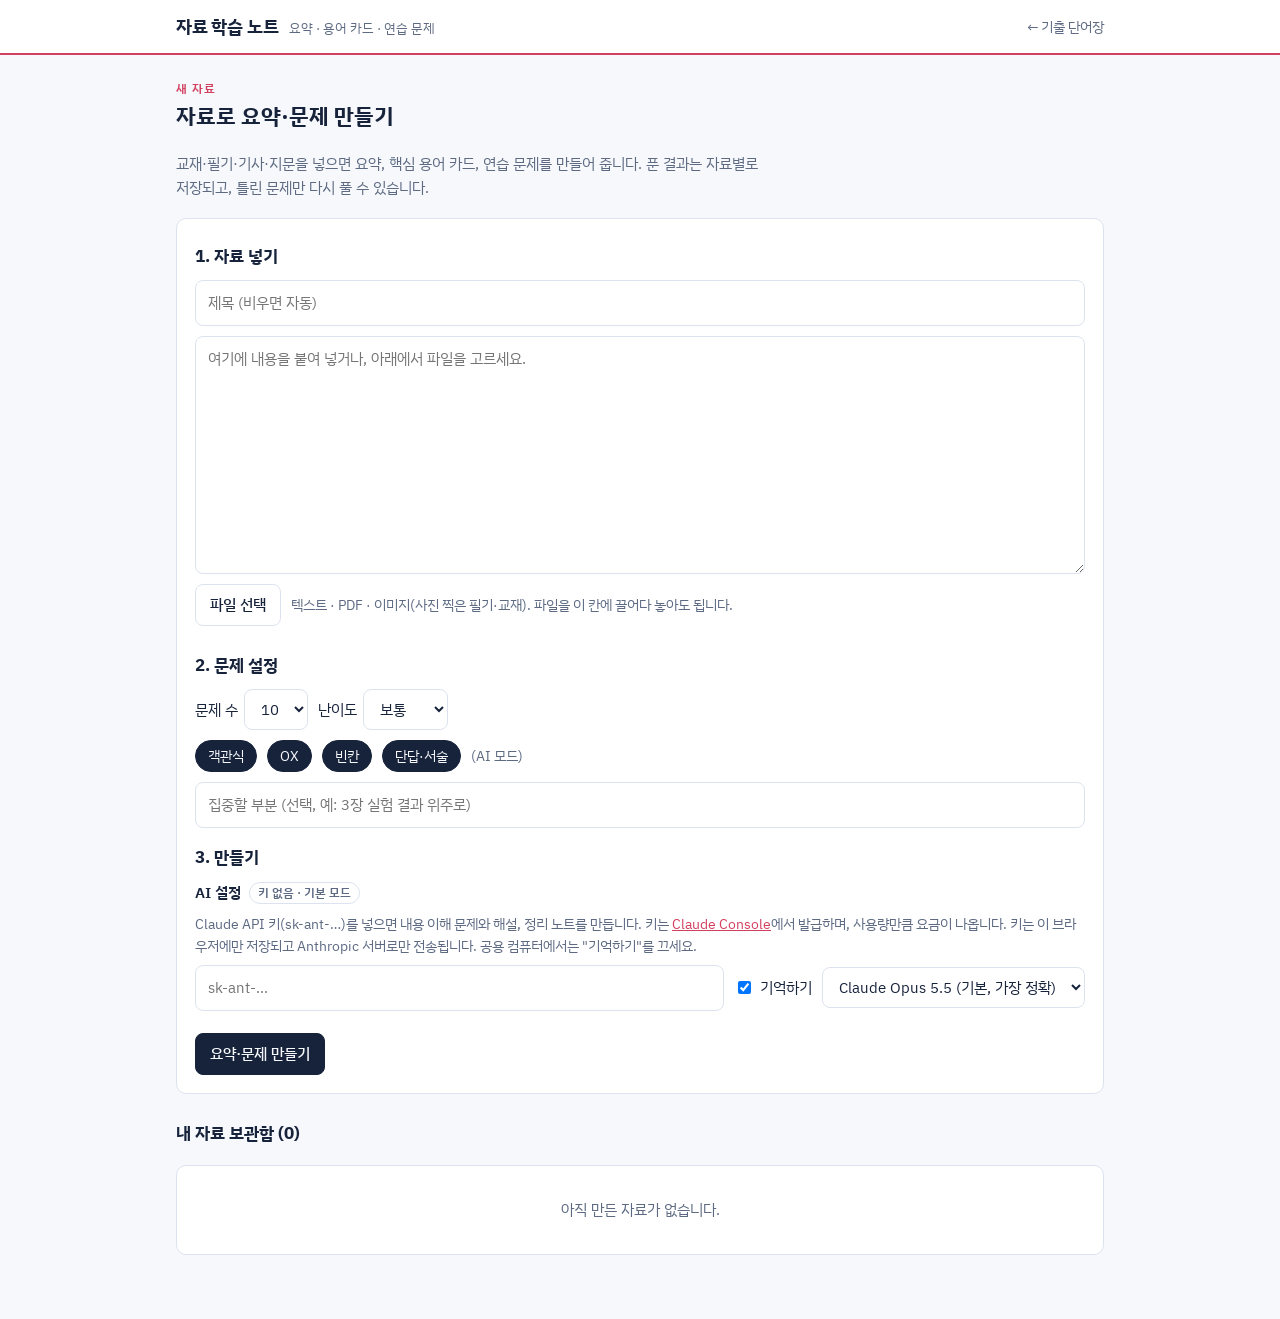
==== study/index.html @ 2289fda7 "공부 사이트를 study/로 분리하고 단어장에는 이동 버튼만 남김 - study/: 자료 학습 노트 (index.html, style.css, app.js) 독립 사이트   - 주" ====
<!doctype html>
<html lang="ko">
<head>
<meta charset="utf-8">
<meta name="viewport" content="width=device-width, initial-scale=1, viewport-fit=cover">
<title>자료 학습 노트</title>
<meta name="description" content="자료를 넣으면 요약, 용어 카드, 연습 문제를 만들어 주는 공부 사이트">
<link rel="preconnect" href="https://fonts.googleapis.com">
<link rel="preconnect" href="https://fonts.gstatic.com" crossorigin>
<link rel="stylesheet" href="https://fonts.googleapis.com/css2?family=IBM+Plex+Mono:wght@500;600&family=IBM+Plex+Sans+KR:wght@400;500;600;700&family=IBM+Plex+Serif:wght@600&display=swap">
<link rel="stylesheet" href="style.css">
</head>
<body>
<header class="top">
  <div class="top-inner">
    <a class="brand" href="#/"><h1>자료 학습 노트</h1><span>요약 · 용어 카드 · 연습 문제</span></a>
    <a class="back" href="../index.html">← 기출 단어장</a>
  </div>
</header>
<main id="app"></main>
<script src="app.js"></script>
</body>
</html>
---- study/style.css ----
/* 자료 학습 노트: 단어장과 같은 색·글꼴 체계(OMR 답안지 모티프), 단일 컬럼 */
:root {
  --bg: #f6f8fb;
  --surface: #ffffff;
  --ink: #17233b;
  --muted: #5d6a82;
  --line: #dde3ee;
  --omr: #d23f5f;
  --omr-soft: #fbe7ec;
  --mark: #17233b;
  --good: #1f8a5b;
  --good-soft: #e2f4ea;
  --bad: #c0392b;
  --bad-soft: #fbe5e2;
  --f-body: "IBM Plex Sans KR", "Apple SD Gothic Neo", "Malgun Gothic", system-ui, sans-serif;
  --f-word: "IBM Plex Serif", Georgia, "Times New Roman", serif;
  --f-num: "IBM Plex Mono", ui-monospace, Menlo, monospace;
}
@media (prefers-color-scheme: dark) {
  :root:not([data-theme="light"]) {
    --bg: #0f1522; --surface: #172033; --ink: #e6ebf5; --muted: #98a3b9; --line: #2a3550;
    --omr: #ff7190; --omr-soft: #3a1f2b; --mark: #e6ebf5;
    --good: #4cc98f; --good-soft: #17352a; --bad: #ff8a7a; --bad-soft: #3d201d;
    color-scheme: dark;
  }
}
:root[data-theme="dark"] {
  --bg: #0f1522; --surface: #172033; --ink: #e6ebf5; --muted: #98a3b9; --line: #2a3550;
  --omr: #ff7190; --omr-soft: #3a1f2b; --mark: #e6ebf5;
  --good: #4cc98f; --good-soft: #17352a; --bad: #ff8a7a; --bad-soft: #3d201d;
  color-scheme: dark;
}

* { box-sizing: border-box; }
body { margin: 0; background: var(--bg); color: var(--ink); font: 15px/1.6 var(--f-body); }
button, input, select, textarea { font: inherit; color: inherit; }
button { cursor: pointer; }
:focus-visible { outline: 2px solid var(--omr); outline-offset: 2px; }
a { color: var(--omr); }

body::before { content: ""; position: fixed; inset: 0 0 auto; height: env(safe-area-inset-top, 0px); z-index: 10; background: var(--surface); }
header.top { position: sticky; top: env(safe-area-inset-top, 0px); z-index: 5; background: var(--surface); border-bottom: 2px solid var(--omr); }
.top-inner, main {
  max-width: 960px; margin: 0 auto;
  padding-left: max(16px, env(safe-area-inset-left, 0px));
  padding-right: max(16px, env(safe-area-inset-right, 0px));
}
.top-inner { display: flex; align-items: center; justify-content: space-between; gap: 12px; padding-block: 12px; }
.brand { display: flex; align-items: baseline; gap: 10px; flex-wrap: wrap; text-decoration: none; color: var(--ink); min-width: 0; }
.brand h1 { margin: 0; font-size: 1.15rem; letter-spacing: -0.01em; }
.brand span { color: var(--muted); font-size: .82rem; }
.back { flex: none; font-size: .85rem; color: var(--muted); text-decoration: none; }
.back:hover { color: var(--omr); }

main { padding-block: 24px 64px; }
#app { display: flex; flex-direction: column; gap: 18px; }
h2 { margin: 0; font-size: 1.4rem; text-wrap: balance; }
h3 { margin: 0; font-size: 1.05rem; }
.lead { margin: 0; color: var(--muted); max-width: 65ch; }
.eyebrow { font-size: .75rem; letter-spacing: .08em; color: var(--omr); font-weight: 600; }
.panel { background: var(--surface); border: 1px solid var(--line); border-radius: 10px; padding: 18px; }
.row { display: flex; gap: 10px; flex-wrap: wrap; align-items: center; }
.num { font-family: var(--f-num); font-variant-numeric: tabular-nums; }
.empty { text-align: center; color: var(--muted); padding: 32px 12px; }

.btn { border: 1px solid var(--line); background: var(--surface); border-radius: 8px; padding: 8px 14px; font-weight: 500; }
.btn:hover { border-color: var(--ink); }
.btn:disabled { opacity: .6; cursor: default; }
.btn.primary { background: var(--ink); color: var(--bg); border-color: var(--ink); }
.btn.good { background: var(--good); color: #fff; border-color: var(--good); }
.btn.bad { background: var(--bad); color: #fff; border-color: var(--bad); }
.chip { border: 1px solid var(--line); background: transparent; border-radius: 999px; padding: 4px 12px; font-size: .85rem; color: var(--muted); }
.chip.on { background: var(--ink); color: var(--bg); border-color: var(--ink); }
.tag { display: inline-block; font-size: .72rem; padding: 1px 8px; border-radius: 999px; background: var(--omr-soft); color: var(--omr); font-weight: 600; white-space: nowrap; }
.tag.plain { background: transparent; border: 1px solid var(--line); color: var(--muted); }
.tag.good { background: var(--good-soft); color: var(--good); }
select { border: 1px solid var(--line); background: var(--surface); border-radius: 8px; padding: 8px 12px; min-width: 0; }
.chk { display: inline-flex; gap: 6px; align-items: center; }

.wlist { display: flex; flex-direction: column; background: var(--surface); border: 1px solid var(--line); border-radius: 10px; overflow: hidden; }
.witem { display: grid; grid-template-columns: 40px minmax(0, 1fr) auto; gap: 12px; align-items: center; padding: 10px 14px; border-bottom: 1px solid var(--line); }
.witem:last-child { border-bottom: 0; }
.witem .w { font-size: 1.05rem; font-weight: 600; }
.witem .meta { color: var(--muted); font-size: .78rem; }
@media (max-width: 520px) { .witem { grid-template-columns: 40px minmax(0, 1fr); } .witem .side { grid-column: 2; } }

/* 문제 (OMR 마킹 버블) */
.qgrid { display: grid; gap: 14px; grid-template-columns: repeat(auto-fill, minmax(min(100%, 320px), 1fr)); align-items: start; }
.qcard { background: var(--surface); border: 1px solid var(--line); border-radius: 10px; padding: 16px; display: flex; flex-direction: column; gap: 12px; min-width: 0; }
.qhead { display: flex; gap: 8px; align-items: center; }
.stem { font-size: 1.02rem; line-height: 1.75; overflow-wrap: anywhere; }
.blank { display: inline-block; min-width: 4.5em; border-bottom: 2px solid var(--omr); margin: 0 3px; vertical-align: -2px; height: 1em; }
.opts { display: flex; flex-direction: column; gap: 8px; }
.opt { display: grid; grid-template-columns: 30px minmax(0, 1fr); gap: 12px; align-items: center; text-align: left; border: 1px solid var(--line); background: var(--surface); border-radius: 10px; padding: 10px 14px; }
.opt:hover:not(:disabled) { border-color: var(--ink); }
.opt:disabled { cursor: default; }
.bubble { width: 26px; height: 26px; border-radius: 50%; border: 1.5px solid var(--omr); color: var(--omr); display: grid; place-items: center; font-family: var(--f-num); font-size: .8rem; font-weight: 600; }
.otext { min-width: 0; overflow-wrap: anywhere; }
.opt.correct { border-color: var(--good); background: var(--good-soft); }
.opt.correct .bubble { background: var(--good); border-color: var(--good); color: #fff; }
.opt.wrong { border-color: var(--bad); background: var(--bad-soft); }
.opt.wrong .bubble { background: var(--bad); border-color: var(--bad); color: #fff; }
.explain { border-left: 3px solid var(--omr); padding: 4px 0 4px 12px; }
.explain p { margin: 2px 0; }
.explain .ok { color: var(--good); font-weight: 600; }
.explain .ng { color: var(--bad); font-weight: 600; }
.score { font-family: var(--f-num); font-size: .9rem; color: var(--muted); }
.scorebar { position: sticky; top: calc(env(safe-area-inset-top, 0px) + var(--hdr, 60px) + 6px); z-index: 3; background: var(--surface); border: 1px solid var(--line); border-radius: 10px; padding: 10px 14px; margin-bottom: 14px; }
.stu-in { display: flex; flex-direction: column; gap: 10px; }
.stu-in h3 { margin: 6px 0 0; }
.stu-text { width: 100%; padding: 10px 12px; border: 1px solid var(--line); border-radius: 8px; background: var(--surface); color: var(--ink); font: inherit; resize: vertical; }
.stu-text:focus { outline: 2px solid var(--omr); outline-offset: 1px; }
.stu-mut { color: var(--muted); font-size: .86rem; }
.stu-lab { display: inline-flex; gap: 6px; align-items: center; }
.stu-key summary { cursor: pointer; font-weight: 600; display: flex; gap: 8px; align-items: center; flex-wrap: wrap; }
.stu-key p { margin: 8px 0; }
.stu-x { border: 0; background: none; color: var(--muted); padding: 0 2px; font-size: 1rem; line-height: 1; }
.stu-item { cursor: pointer; }
.stu-item:hover .stu-it { color: var(--omr); }
.stu-it { overflow-wrap: anywhere; }
.stu-h { overflow-wrap: anywhere; }
.stu-note { background: var(--omr-soft); border-radius: 8px; padding: 8px 12px; font-size: .9rem; margin: 0; }
.stu-one { border-left: 4px solid var(--omr); }
.stu-one small { color: var(--muted); }
.stu-one p { margin: 4px 0 0; font-size: 1.05rem; font-weight: 600; }
.stu-ul { margin: 8px 0 0; padding-left: 20px; }
.stu-ul li { margin: 4px 0; }
.stu-h4 { margin: 14px 0 4px; font-size: 1rem; }
.stu-p { margin: 0; line-height: 1.75; }
.stu-cards { display: grid; grid-template-columns: repeat(auto-fill, minmax(220px, 1fr)); gap: 10px; }
.stu-card { text-align: left; background: var(--surface); border: 1px solid var(--line); border-radius: 10px; padding: 14px; display: flex; flex-direction: column; gap: 6px; min-height: 76px; }
.stu-card:hover { border-color: var(--ink); }
.stu-card b { font-family: var(--f-word); font-size: 1.05rem; overflow-wrap: anywhere; }
.stu-def { color: var(--muted); font-size: .92rem; }
.opts.stu-ox { display: grid; grid-template-columns: 1fr 1fr; }
.stu-ev { color: var(--muted); font-size: .9rem; }
.stu-src { white-space: normal; line-height: 1.8; overflow-wrap: anywhere; max-height: 70vh; overflow: auto; }
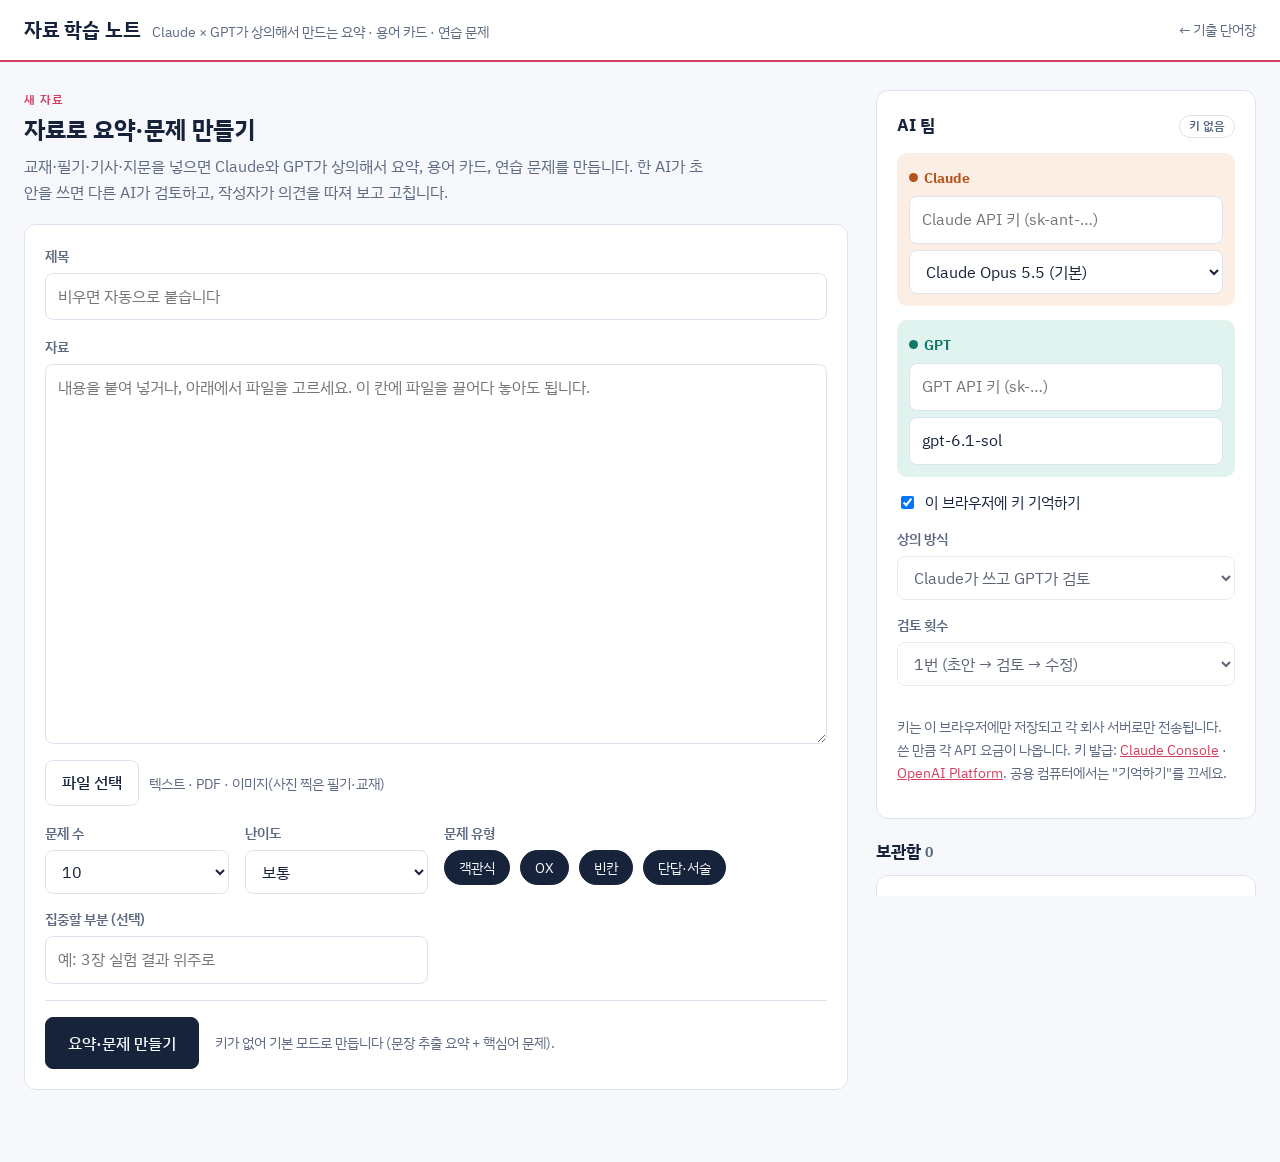
==== commit 1dc84250: "공부 사이트: 태블릿·노트북 화면 + Claude와 GPT가 상의해서 만들고 채점 - 화면: 첫 화면 2단(자료 입력 | AI 팀·보관함), 자료 화면 왼쪽 메뉴, 문제 2열 - " ====
--- a/study/index.html
+++ b/study/index.html
@@ -13,11 +13,13 @@
 <body>
 <header class="top">
   <div class="top-inner">
-    <a class="brand" href="#/"><h1>자료 학습 노트</h1><span>요약 · 용어 카드 · 연습 문제</span></a>
+    <a class="brand" href="#"><h1>자료 학습 노트</h1><span>Claude × GPT가 상의해서 만드는 요약 · 용어 카드 · 연습 문제</span></a>
     <a class="back" href="../index.html">← 기출 단어장</a>
   </div>
 </header>
 <main id="app"></main>
+<script src="local.js"></script>
+<script src="ai.js"></script>
 <script src="app.js"></script>
 </body>
 </html>
--- a/study/style.css
+++ b/study/style.css
@@ -1,4 +1,5 @@
-/* 자료 학습 노트: 단어장과 같은 색·글꼴 체계(OMR 답안지 모티프), 단일 컬럼 */
+/* 자료 학습 노트: 단어장과 같은 색·글꼴 체계(OMR 답안지 모티프).
+   레이아웃: 태블릿·노트북 기준 2단 (첫 화면 입력 | AI 팀·보관함, 자료 화면 왼쪽 메뉴 | 내용). 좁은 화면에서는 1단. */
 :root {
   --bg: #f6f8fb;
   --surface: #ffffff;
@@ -12,6 +13,8 @@
   --good-soft: #e2f4ea;
   --bad: #c0392b;
   --bad-soft: #fbe5e2;
+  --claude: #b4531c; --claude-soft: #fbeee4;
+  --gpt: #0e7a6a; --gpt-soft: #e0f3ef;
   --f-body: "IBM Plex Sans KR", "Apple SD Gothic Neo", "Malgun Gothic", system-ui, sans-serif;
   --f-word: "IBM Plex Serif", Georgia, "Times New Roman", serif;
   --f-num: "IBM Plex Mono", ui-monospace, Menlo, monospace;
@@ -21,6 +24,7 @@
     --bg: #0f1522; --surface: #172033; --ink: #e6ebf5; --muted: #98a3b9; --line: #2a3550;
     --omr: #ff7190; --omr-soft: #3a1f2b; --mark: #e6ebf5;
     --good: #4cc98f; --good-soft: #17352a; --bad: #ff8a7a; --bad-soft: #3d201d;
+    --claude: #f2a46e; --claude-soft: #3a2619; --gpt: #5fd3be; --gpt-soft: #12322d;
     color-scheme: dark;
   }
 }
@@ -28,70 +32,165 @@
   --bg: #0f1522; --surface: #172033; --ink: #e6ebf5; --muted: #98a3b9; --line: #2a3550;
   --omr: #ff7190; --omr-soft: #3a1f2b; --mark: #e6ebf5;
   --good: #4cc98f; --good-soft: #17352a; --bad: #ff8a7a; --bad-soft: #3d201d;
+    --claude: #f2a46e; --claude-soft: #3a2619; --gpt: #5fd3be; --gpt-soft: #12322d;
   color-scheme: dark;
 }
 
 * { box-sizing: border-box; }
-body { margin: 0; background: var(--bg); color: var(--ink); font: 15px/1.6 var(--f-body); }
+body { margin: 0; background: var(--bg); color: var(--ink); font: 16px/1.6 var(--f-body); }
 button, input, select, textarea { font: inherit; color: inherit; }
 button { cursor: pointer; }
 :focus-visible { outline: 2px solid var(--omr); outline-offset: 2px; }
 a { color: var(--omr); }
+[hidden] { display: none !important; }
 
 body::before { content: ""; position: fixed; inset: 0 0 auto; height: env(safe-area-inset-top, 0px); z-index: 10; background: var(--surface); }
 header.top { position: sticky; top: env(safe-area-inset-top, 0px); z-index: 5; background: var(--surface); border-bottom: 2px solid var(--omr); }
 .top-inner, main {
-  max-width: 960px; margin: 0 auto;
-  padding-left: max(16px, env(safe-area-inset-left, 0px));
-  padding-right: max(16px, env(safe-area-inset-right, 0px));
-}
-.top-inner { display: flex; align-items: center; justify-content: space-between; gap: 12px; padding-block: 12px; }
-.brand { display: flex; align-items: baseline; gap: 10px; flex-wrap: wrap; text-decoration: none; color: var(--ink); min-width: 0; }
-.brand h1 { margin: 0; font-size: 1.15rem; letter-spacing: -0.01em; }
-.brand span { color: var(--muted); font-size: .82rem; }
-.back { flex: none; font-size: .85rem; color: var(--muted); text-decoration: none; }
+  max-width: 1280px; margin: 0 auto;
+  padding-left: max(24px, env(safe-area-inset-left, 0px));
+  padding-right: max(24px, env(safe-area-inset-right, 0px));
+}
+.top-inner { display: flex; align-items: center; justify-content: space-between; gap: 16px; padding-block: 14px; }
+.brand { display: flex; align-items: baseline; gap: 12px; flex-wrap: wrap; text-decoration: none; color: var(--ink); min-width: 0; }
+.brand h1 { margin: 0; font-size: 1.25rem; letter-spacing: -0.01em; }
+.brand span { color: var(--muted); font-size: .88rem; }
+.back { flex: none; font-size: .9rem; color: var(--muted); text-decoration: none; }
 .back:hover { color: var(--omr); }
-
-main { padding-block: 24px 64px; }
-#app { display: flex; flex-direction: column; gap: 18px; }
-h2 { margin: 0; font-size: 1.4rem; text-wrap: balance; }
-h3 { margin: 0; font-size: 1.05rem; }
-.lead { margin: 0; color: var(--muted); max-width: 65ch; }
-.eyebrow { font-size: .75rem; letter-spacing: .08em; color: var(--omr); font-weight: 600; }
-.panel { background: var(--surface); border: 1px solid var(--line); border-radius: 10px; padding: 18px; }
+main { padding-block: 28px 72px; }
+
+h2 { margin: 0; font-size: 1.5rem; text-wrap: balance; }
+h3 { margin: 0; font-size: 1.08rem; }
+.lead { margin: 6px 0 0; color: var(--muted); max-width: 68ch; }
+.eyebrow { font-size: .78rem; letter-spacing: .08em; color: var(--omr); font-weight: 600; }
+.panel { background: var(--surface); border: 1px solid var(--line); border-radius: 12px; padding: 20px; }
 .row { display: flex; gap: 10px; flex-wrap: wrap; align-items: center; }
 .num { font-family: var(--f-num); font-variant-numeric: tabular-nums; }
-.empty { text-align: center; color: var(--muted); padding: 32px 12px; }
-
-.btn { border: 1px solid var(--line); background: var(--surface); border-radius: 8px; padding: 8px 14px; font-weight: 500; }
+.empty { text-align: center; color: var(--muted); padding: 36px 12px; }
+.small { font-size: .82rem; }
+
+.btn { border: 1px solid var(--line); background: var(--surface); border-radius: 8px; padding: 9px 16px; font-weight: 500; }
 .btn:hover { border-color: var(--ink); }
-.btn:disabled { opacity: .6; cursor: default; }
+.btn:disabled { opacity: .55; cursor: default; }
+.btn.sm { padding: 6px 12px; font-size: .88rem; }
+.btn.big { padding: 12px 22px; font-size: 1.02rem; }
 .btn.primary { background: var(--ink); color: var(--bg); border-color: var(--ink); }
 .btn.good { background: var(--good); color: #fff; border-color: var(--good); }
 .btn.bad { background: var(--bad); color: #fff; border-color: var(--bad); }
-.chip { border: 1px solid var(--line); background: transparent; border-radius: 999px; padding: 4px 12px; font-size: .85rem; color: var(--muted); }
+.chip { border: 1px solid var(--line); background: transparent; border-radius: 999px; padding: 5px 14px; font-size: .9rem; color: var(--muted); }
 .chip.on { background: var(--ink); color: var(--bg); border-color: var(--ink); }
-.tag { display: inline-block; font-size: .72rem; padding: 1px 8px; border-radius: 999px; background: var(--omr-soft); color: var(--omr); font-weight: 600; white-space: nowrap; }
+.tag { display: inline-block; font-size: .74rem; padding: 1px 9px; border-radius: 999px; background: var(--omr-soft); color: var(--omr); font-weight: 600; white-space: nowrap; }
 .tag.plain { background: transparent; border: 1px solid var(--line); color: var(--muted); }
 .tag.good { background: var(--good-soft); color: var(--good); }
-select { border: 1px solid var(--line); background: var(--surface); border-radius: 8px; padding: 8px 12px; min-width: 0; }
-.chk { display: inline-flex; gap: 6px; align-items: center; }
-
-.wlist { display: flex; flex-direction: column; background: var(--surface); border: 1px solid var(--line); border-radius: 10px; overflow: hidden; }
-.witem { display: grid; grid-template-columns: 40px minmax(0, 1fr) auto; gap: 12px; align-items: center; padding: 10px 14px; border-bottom: 1px solid var(--line); }
+.tag.duo { background: linear-gradient(90deg, var(--claude-soft), var(--gpt-soft)); color: var(--ink); }
+select { border: 1px solid var(--line); background: var(--surface); border-radius: 8px; padding: 9px 12px; min-width: 0; }
+.chk { display: inline-flex; gap: 8px; align-items: center; font-size: .92rem; }
+.stu-text { width: 100%; padding: 10px 12px; border: 1px solid var(--line); border-radius: 8px; background: var(--surface); color: var(--ink); font: inherit; resize: vertical; min-width: 0; }
+.stu-text:focus { outline: 2px solid var(--omr); outline-offset: 1px; }
+.stu-mut { color: var(--muted); font-size: .9rem; }
+.stu-err { background: var(--bad-soft); color: var(--bad); border-radius: 8px; padding: 10px 14px; margin: 0; font-size: .92rem; }
+.stu-note { background: var(--omr-soft); border-radius: 8px; padding: 10px 14px; font-size: .92rem; margin: 0 0 16px; }
+.stu-x { border: 0; background: none; color: var(--muted); padding: 0 2px; font-size: 1rem; line-height: 1; }
+
+/* AI 이름표 */
+.who { font-weight: 700; font-size: .9rem; }
+.who::before { content: ""; display: inline-block; width: 9px; height: 9px; border-radius: 50%; margin-right: 6px; vertical-align: 1px; }
+.who-claude { color: var(--claude); } .who-claude::before { background: var(--claude); }
+.who-gpt { color: var(--gpt); } .who-gpt::before { background: var(--gpt); }
+.arrow { color: var(--muted); }
+
+/* ---------- 첫 화면: 입력 | AI 팀·보관함 ---------- */
+.home { display: grid; grid-template-columns: minmax(0, 1fr) minmax(320px, 380px); gap: 28px; align-items: start; }
+.col-main, .col-side { display: flex; flex-direction: column; gap: 18px; min-width: 0; }
+.col-side { position: sticky; top: calc(env(safe-area-inset-top, 0px) + var(--hdr, 64px) + 16px); max-height: calc(100vh - var(--hdr, 64px) - 32px); overflow: auto; }
+.stu-in { display: flex; flex-direction: column; gap: 16px; transition: border-color .15s; }
+.stu-in.drop { border-color: var(--omr); border-style: dashed; }
+.fld { display: flex; flex-direction: column; gap: 6px; min-width: 0; }
+.fld > span { font-size: .86rem; font-weight: 600; color: var(--muted); }
+.opts-grid { display: grid; grid-template-columns: repeat(4, minmax(0, 1fr)); gap: 14px 16px; }
+.opts-grid .wide { grid-column: span 2; }
+.go-row { display: flex; gap: 16px; align-items: center; flex-wrap: wrap; border-top: 1px solid var(--line); padding-top: 16px; }
+#sstatus { flex: 1; min-width: 200px; }
+.team { display: flex; flex-direction: column; gap: 14px; }
+.ai-row { display: grid; grid-template-columns: minmax(0, 1fr); gap: 6px; padding: 12px; border-radius: 10px; }
+.ai-claude { background: var(--claude-soft); }
+.ai-gpt { background: var(--gpt-soft); }
+.lib { display: flex; flex-direction: column; gap: 10px; }
+.wlist { display: flex; flex-direction: column; background: var(--surface); border: 1px solid var(--line); border-radius: 12px; overflow: hidden; }
+.witem { display: grid; grid-template-columns: minmax(0, 1fr) auto; gap: 12px; align-items: center; padding: 12px 14px; border-bottom: 1px solid var(--line); }
 .witem:last-child { border-bottom: 0; }
-.witem .w { font-size: 1.05rem; font-weight: 600; }
-.witem .meta { color: var(--muted); font-size: .78rem; }
-@media (max-width: 520px) { .witem { grid-template-columns: 40px minmax(0, 1fr); } .witem .side { grid-column: 2; } }
+.witem .w { font-size: 1rem; font-weight: 600; }
+.witem .meta { color: var(--muted); font-size: .8rem; margin-top: 2px; }
+.stu-item { cursor: pointer; }
+.stu-item:hover { background: var(--bg); }
+.stu-item:hover .stu-it { color: var(--omr); }
+.stu-it { overflow-wrap: anywhere; }
+
+/* 진행 상황 */
+.steps-live { list-style: none; margin: 0; padding: 0; display: flex; flex-direction: column; gap: 0; }
+.sl { display: grid; grid-template-columns: 22px minmax(0, 1fr); gap: 12px; padding: 8px 0; position: relative; }
+.sl:not(:last-child)::after { content: ""; position: absolute; left: 10px; top: 30px; bottom: -8px; width: 2px; background: var(--line); }
+.sl .dot { width: 22px; height: 22px; border-radius: 50%; border: 2px solid var(--line); background: var(--surface); }
+.sl-claude.sl-run .dot, .sl-claude.sl-done .dot { border-color: var(--claude); }
+.sl-gpt.sl-run .dot, .sl-gpt.sl-done .dot { border-color: var(--gpt); }
+.sl-claude.sl-done .dot { background: var(--claude); }
+.sl-gpt.sl-done .dot { background: var(--gpt); }
+.sl small { display: block; color: var(--muted); font-size: .82rem; }
+.sl-wait { opacity: .55; }
+@media (prefers-reduced-motion: no-preference) { .sl-run .dot { animation: pulse 1.2s ease-in-out infinite; } }
+@keyframes pulse { 50% { transform: scale(.82); } }
+
+/* ---------- 자료 화면: 왼쪽 메뉴 | 내용 ---------- */
+.item { display: grid; grid-template-columns: 260px minmax(0, 1fr); gap: 32px; align-items: start; }
+.side-nav { position: sticky; top: calc(env(safe-area-inset-top, 0px) + var(--hdr, 64px) + 16px); display: flex; flex-direction: column; gap: 18px; }
+.side-nav .btn.sm { align-self: flex-start; }
+.side-title { display: flex; flex-direction: column; gap: 6px; align-items: flex-start; }
+.side-title small { color: var(--omr); font-weight: 600; font-size: .8rem; }
+.side-title h2 { font-size: 1.3rem; overflow-wrap: anywhere; }
+.vtabs { display: flex; flex-direction: column; gap: 2px; }
+.vtab { display: flex; justify-content: space-between; align-items: center; text-align: left; border: 0; background: none; padding: 10px 12px; border-radius: 8px; color: var(--muted); font-weight: 500; border-left: 3px solid transparent; }
+.vtab:hover { background: var(--surface); color: var(--ink); }
+.vtab.on { background: var(--surface); color: var(--ink); border-left-color: var(--omr); font-weight: 600; }
+.vtab .num { font-size: .82rem; color: var(--muted); }
+.side-score { display: flex; flex-direction: column; gap: 2px; padding: 14px; border: 1px solid var(--line); border-radius: 10px; background: var(--surface); }
+.side-score small { color: var(--muted); font-size: .8rem; }
+.side-score b { font-size: 1.5rem; }
+.bar { height: 6px; border-radius: 3px; background: var(--line); overflow: hidden; margin-top: 6px; }
+.bar i { display: block; height: 100%; background: var(--good); }
+.item-main { min-width: 0; display: flex; flex-direction: column; gap: 18px; }
+#sbody { display: flex; flex-direction: column; gap: 18px; }
+
+/* 요약 */
+.sum-grid { display: grid; grid-template-columns: repeat(2, minmax(0, 1fr)); gap: 16px; }
+.sum-grid .stu-one, .sum-grid .notes { grid-column: 1 / -1; }
+.stu-one { border-left: 4px solid var(--omr); }
+.stu-one small { color: var(--muted); }
+.stu-one p { margin: 4px 0 0; font-size: 1.15rem; font-weight: 600; line-height: 1.6; }
+.stu-ul { margin: 10px 0 0; padding-left: 20px; }
+.stu-ul li { margin: 6px 0; }
+.notes { columns: 2 320px; column-gap: 32px; }
+.notes h3 { column-span: all; margin-bottom: 4px; }
+.stu-h4 { margin: 14px 0 4px; font-size: 1rem; break-after: avoid; }
+.stu-p { margin: 0; line-height: 1.8; }
+
+/* 용어 카드 */
+.stu-cards { display: grid; grid-template-columns: repeat(auto-fill, minmax(240px, 1fr)); gap: 12px; }
+.stu-card { text-align: left; background: var(--surface); border: 1px solid var(--line); border-radius: 12px; padding: 16px; display: flex; flex-direction: column; gap: 8px; min-height: 96px; }
+.stu-card:hover { border-color: var(--ink); }
+.stu-card b { font-family: var(--f-word); font-size: 1.1rem; overflow-wrap: anywhere; }
+.stu-def { color: var(--ink); font-size: .94rem; }
+.stu-hint { color: var(--muted); font-size: .8rem; }
 
 /* 문제 (OMR 마킹 버블) */
-.qgrid { display: grid; gap: 14px; grid-template-columns: repeat(auto-fill, minmax(min(100%, 320px), 1fr)); align-items: start; }
-.qcard { background: var(--surface); border: 1px solid var(--line); border-radius: 10px; padding: 16px; display: flex; flex-direction: column; gap: 12px; min-width: 0; }
+.scorebar { position: sticky; top: calc(env(safe-area-inset-top, 0px) + var(--hdr, 64px) + 8px); z-index: 3; background: var(--surface); border: 1px solid var(--line); border-radius: 10px; padding: 10px 14px; }
+.qgrid { display: grid; gap: 16px; grid-template-columns: repeat(auto-fill, minmax(min(100%, 380px), 1fr)); align-items: start; }
+.qcard { background: var(--surface); border: 1px solid var(--line); border-radius: 12px; padding: 18px; display: flex; flex-direction: column; gap: 12px; min-width: 0; }
 .qhead { display: flex; gap: 8px; align-items: center; }
-.stem { font-size: 1.02rem; line-height: 1.75; overflow-wrap: anywhere; }
+.stem { font-size: 1.04rem; line-height: 1.75; overflow-wrap: anywhere; }
 .blank { display: inline-block; min-width: 4.5em; border-bottom: 2px solid var(--omr); margin: 0 3px; vertical-align: -2px; height: 1em; }
 .opts { display: flex; flex-direction: column; gap: 8px; }
-.opt { display: grid; grid-template-columns: 30px minmax(0, 1fr); gap: 12px; align-items: center; text-align: left; border: 1px solid var(--line); background: var(--surface); border-radius: 10px; padding: 10px 14px; }
+.opts.stu-ox { display: grid; grid-template-columns: 1fr 1fr; }
+.opt { display: grid; grid-template-columns: 30px minmax(0, 1fr); gap: 12px; align-items: center; text-align: left; border: 1px solid var(--line); background: var(--surface); border-radius: 10px; padding: 11px 14px; }
 .opt:hover:not(:disabled) { border-color: var(--ink); }
 .opt:disabled { cursor: default; }
 .bubble { width: 26px; height: 26px; border-radius: 50%; border: 1.5px solid var(--omr); color: var(--omr); display: grid; place-items: center; font-family: var(--f-num); font-size: .8rem; font-weight: 600; }
@@ -100,38 +199,53 @@
 .opt.correct .bubble { background: var(--good); border-color: var(--good); color: #fff; }
 .opt.wrong { border-color: var(--bad); background: var(--bad-soft); }
 .opt.wrong .bubble { background: var(--bad); border-color: var(--bad); color: #fff; }
-.explain { border-left: 3px solid var(--omr); padding: 4px 0 4px 12px; }
-.explain p { margin: 2px 0; }
+.explain { border-left: 3px solid var(--omr); padding: 4px 0 4px 12px; display: flex; flex-direction: column; gap: 4px; }
+.explain p { margin: 0; }
 .explain .ok { color: var(--good); font-weight: 600; }
 .explain .ng { color: var(--bad); font-weight: 600; }
-.score { font-family: var(--f-num); font-size: .9rem; color: var(--muted); }
-.scorebar { position: sticky; top: calc(env(safe-area-inset-top, 0px) + var(--hdr, 60px) + 6px); z-index: 3; background: var(--surface); border: 1px solid var(--line); border-radius: 10px; padding: 10px 14px; margin-bottom: 14px; }
-.stu-in { display: flex; flex-direction: column; gap: 10px; }
-.stu-in h3 { margin: 6px 0 0; }
-.stu-text { width: 100%; padding: 10px 12px; border: 1px solid var(--line); border-radius: 8px; background: var(--surface); color: var(--ink); font: inherit; resize: vertical; }
-.stu-text:focus { outline: 2px solid var(--omr); outline-offset: 1px; }
-.stu-mut { color: var(--muted); font-size: .86rem; }
-.stu-lab { display: inline-flex; gap: 6px; align-items: center; }
-.stu-key summary { cursor: pointer; font-weight: 600; display: flex; gap: 8px; align-items: center; flex-wrap: wrap; }
-.stu-key p { margin: 8px 0; }
-.stu-x { border: 0; background: none; color: var(--muted); padding: 0 2px; font-size: 1rem; line-height: 1; }
-.stu-item { cursor: pointer; }
-.stu-item:hover .stu-it { color: var(--omr); }
-.stu-it { overflow-wrap: anywhere; }
-.stu-h { overflow-wrap: anywhere; }
-.stu-note { background: var(--omr-soft); border-radius: 8px; padding: 8px 12px; font-size: .9rem; margin: 0; }
-.stu-one { border-left: 4px solid var(--omr); }
-.stu-one small { color: var(--muted); }
-.stu-one p { margin: 4px 0 0; font-size: 1.05rem; font-weight: 600; }
-.stu-ul { margin: 8px 0 0; padding-left: 20px; }
-.stu-ul li { margin: 4px 0; }
-.stu-h4 { margin: 14px 0 4px; font-size: 1rem; }
-.stu-p { margin: 0; line-height: 1.75; }
-.stu-cards { display: grid; grid-template-columns: repeat(auto-fill, minmax(220px, 1fr)); gap: 10px; }
-.stu-card { text-align: left; background: var(--surface); border: 1px solid var(--line); border-radius: 10px; padding: 14px; display: flex; flex-direction: column; gap: 6px; min-height: 76px; }
-.stu-card:hover { border-color: var(--ink); }
-.stu-card b { font-family: var(--f-word); font-size: 1.05rem; overflow-wrap: anywhere; }
-.stu-def { color: var(--muted); font-size: .92rem; }
-.opts.stu-ox { display: grid; grid-template-columns: 1fr 1fr; }
-.stu-ev { color: var(--muted); font-size: .9rem; }
-.stu-src { white-space: normal; line-height: 1.8; overflow-wrap: anywhere; max-height: 70vh; overflow: auto; }
+.stu-ev { color: var(--muted); font-size: .92rem; }
+.self { margin-top: 6px; }
+.grade { display: flex; flex-direction: column; gap: 8px; margin-top: 6px; padding: 12px; border-radius: 10px; background: var(--bg); }
+.grade-head { display: flex; gap: 8px; align-items: center; flex-wrap: wrap; }
+.gline { padding-left: 10px; border-left: 3px solid var(--line); }
+.gl-claude { border-left-color: var(--claude); }
+.gl-gpt { border-left-color: var(--gpt); }
+.gline p { margin: 2px 0 0; font-size: .94rem; }
+.v-correct { color: var(--good); } .v-partial { color: var(--omr); } .v-wrong { color: var(--bad); }
+
+/* 상의 기록: Claude는 왼쪽, GPT는 오른쪽 말풍선 */
+.talk-head p { margin: 4px 0 0; }
+.talk { display: flex; flex-direction: column; gap: 16px; }
+.msg { max-width: min(760px, 88%); padding: 16px 18px; border-radius: 14px; display: flex; flex-direction: column; gap: 8px; border: 1px solid var(--line); }
+.msg p { margin: 0; }
+.msg-claude { align-self: flex-start; background: var(--claude-soft); border-top-left-radius: 4px; }
+.msg-gpt { align-self: flex-end; background: var(--gpt-soft); border-top-right-radius: 4px; }
+.msg-head { display: flex; gap: 8px; align-items: baseline; flex-wrap: wrap; }
+.msg .q { font-style: italic; }
+.msg ul { margin: 4px 0 0; padding-left: 20px; }
+.msg li { margin: 3px 0; }
+.lst b, .qrev b { font-size: .88rem; }
+.stu-src { line-height: 1.85; overflow-wrap: anywhere; max-width: 80ch; }
+
+/* 태블릿 세로: 2단을 유지하되 옆 칸을 좁힌다 */
+@media (max-width: 1100px) {
+  .home { grid-template-columns: minmax(0, 1fr) 300px; gap: 20px; }
+  .item { grid-template-columns: 210px minmax(0, 1fr); gap: 24px; }
+  .opts-grid { grid-template-columns: repeat(2, minmax(0, 1fr)); }
+}
+/* 폰 등 더 좁은 화면: 1단 */
+@media (max-width: 760px) {
+  .home { grid-template-columns: minmax(0, 1fr); }
+  .col-side { position: static; max-height: none; overflow: visible; }
+  .item { grid-template-columns: minmax(0, 1fr); gap: 20px; }
+  .side-nav { position: static; }
+  .vtabs { flex-direction: row; flex-wrap: wrap; gap: 6px; }
+  .vtab { border-left: 0; border-bottom: 3px solid transparent; border-radius: 8px 8px 0 0; gap: 8px; }
+  .vtab.on { border-bottom-color: var(--omr); }
+}
+@media (max-width: 640px) {
+  .top-inner, main { padding-left: max(16px, env(safe-area-inset-left, 0px)); padding-right: max(16px, env(safe-area-inset-right, 0px)); }
+  .opts-grid { grid-template-columns: repeat(2, minmax(0, 1fr)); }
+  .sum-grid { grid-template-columns: minmax(0, 1fr); }
+  .msg { max-width: 100%; }
+}
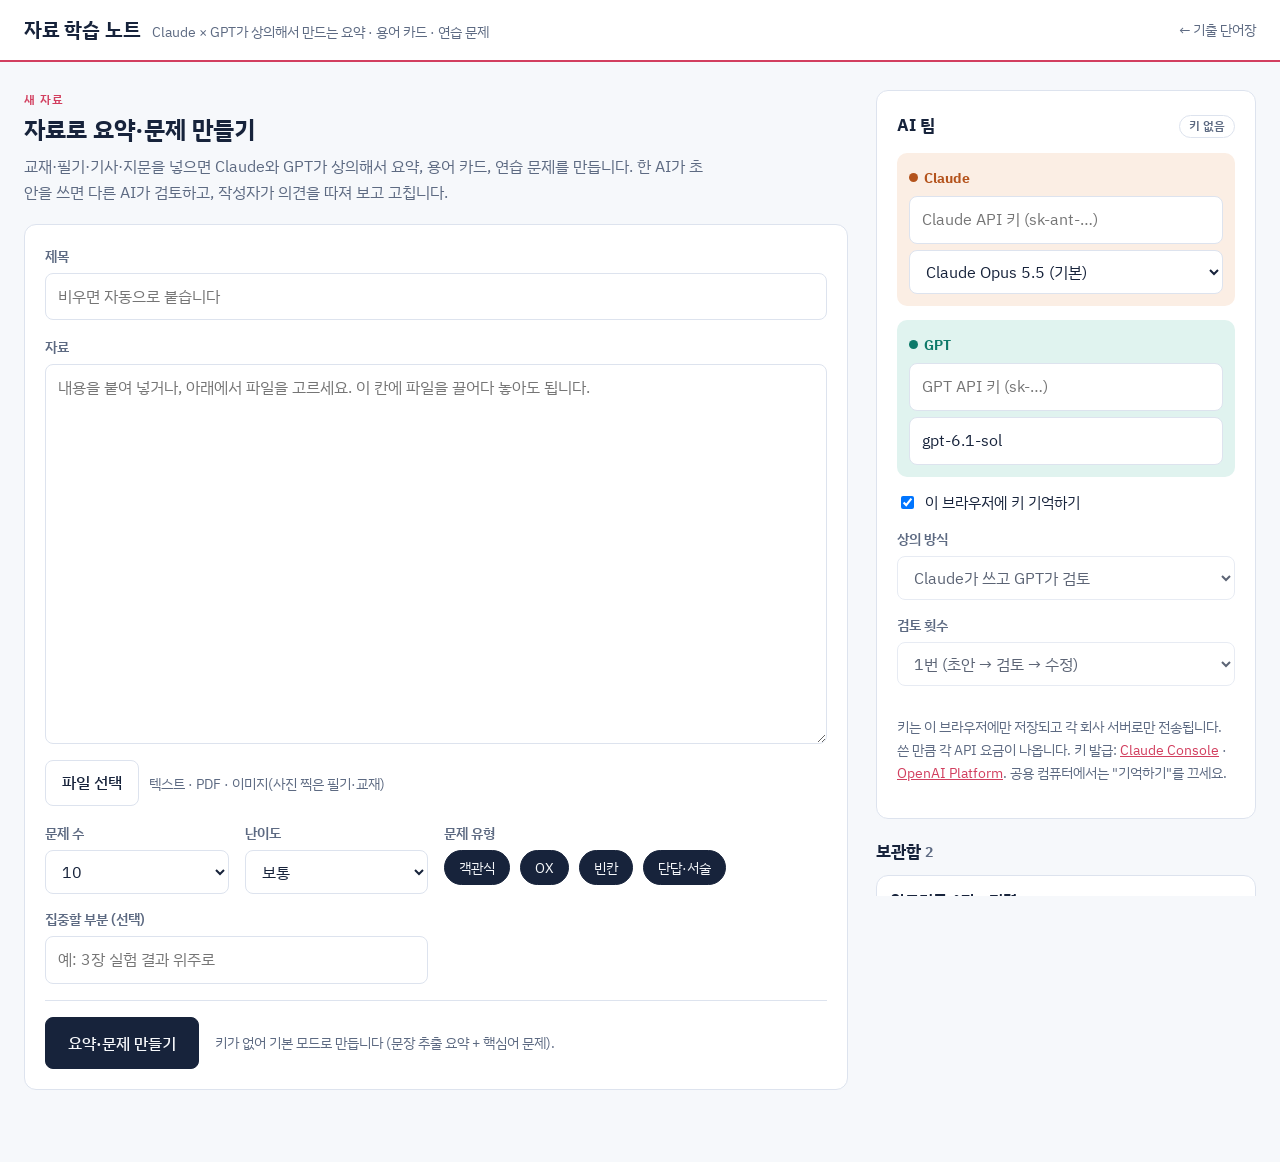
==== commit ad82962a: "공부 사이트에 알고리즘 6장·7장(1~23쪽) 기본 제공 학습 세트 추가 - sets.js: 강의 PDF로 만든 요약·정리 노트·용어 카드·문제(6장 41개, 7장 27개), 해설" ====
--- a/study/index.html
+++ b/study/index.html
@@ -19,6 +19,7 @@
 </header>
 <main id="app"></main>
 <script src="local.js"></script>
+<script src="sets.js"></script>
 <script src="ai.js"></script>
 <script src="app.js"></script>
 </body>
--- a/study/style.css
+++ b/study/style.css
@@ -146,6 +146,7 @@
 .side-nav .btn.sm { align-self: flex-start; }
 .side-title { display: flex; flex-direction: column; gap: 6px; align-items: flex-start; }
 .side-title small { color: var(--omr); font-weight: 600; font-size: .8rem; }
+.side-title small.src { color: var(--muted); font-weight: 400; }
 .side-title h2 { font-size: 1.3rem; overflow-wrap: anywhere; }
 .vtabs { display: flex; flex-direction: column; gap: 2px; }
 .vtab { display: flex; justify-content: space-between; align-items: center; text-align: left; border: 0; background: none; padding: 10px 12px; border-radius: 8px; color: var(--muted); font-weight: 500; border-left: 3px solid transparent; }
@@ -161,8 +162,9 @@
 #sbody { display: flex; flex-direction: column; gap: 18px; }
 
 /* 요약 */
-.sum-grid { display: grid; grid-template-columns: repeat(2, minmax(0, 1fr)); gap: 16px; }
-.sum-grid .stu-one, .sum-grid .notes { grid-column: 1 / -1; }
+.sum-grid { display: grid; grid-template-columns: minmax(0, 1fr); gap: 16px; }
+.sum-grid .stu-ul { columns: 2 340px; column-gap: 36px; }
+.sum-grid .stu-ul li { break-inside: avoid; }
 .stu-one { border-left: 4px solid var(--omr); }
 .stu-one small { color: var(--muted); }
 .stu-one p { margin: 4px 0 0; font-size: 1.15rem; font-weight: 600; line-height: 1.6; }
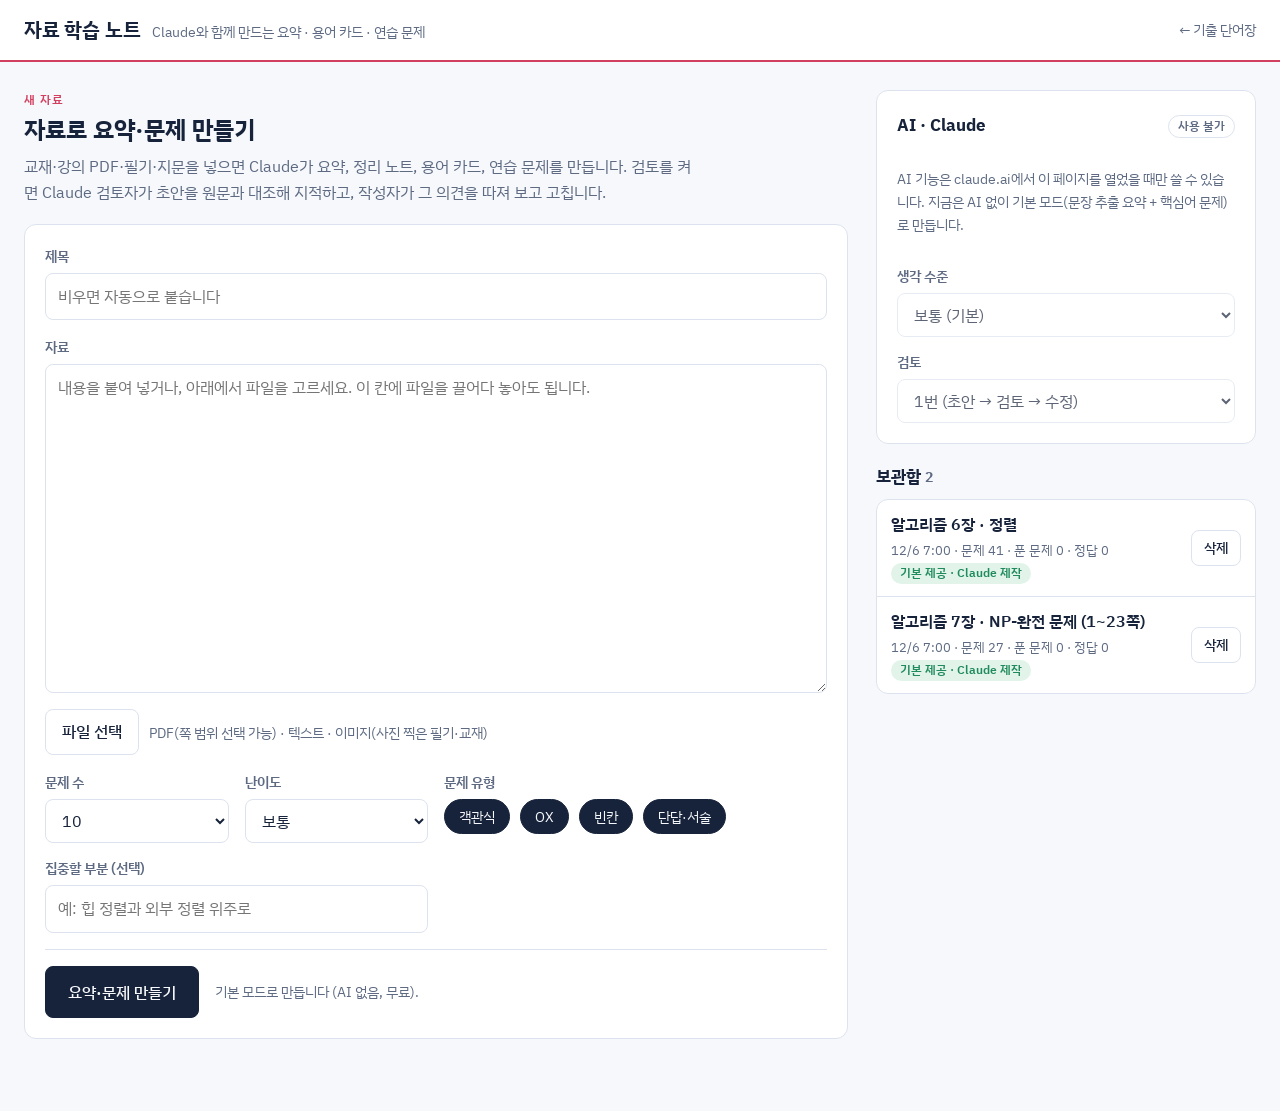
==== commit 8181c669: "공부 사이트: API 키 대신 claude.ai 요금제로 Claude 사용, PDF 직접 읽기 - AI: claude.ai Artifact의 Claude 호출 기능으로 만들기·검토" ====
--- a/study/index.html
+++ b/study/index.html
@@ -13,7 +13,7 @@
 <body>
 <header class="top">
   <div class="top-inner">
-    <a class="brand" href="#"><h1>자료 학습 노트</h1><span>Claude × GPT가 상의해서 만드는 요약 · 용어 카드 · 연습 문제</span></a>
+    <a class="brand" href="#"><h1>자료 학습 노트</h1><span>Claude와 함께 만드는 요약 · 용어 카드 · 연습 문제</span></a>
     <a class="back" href="../index.html">← 기출 단어장</a>
   </div>
 </header>
--- a/study/style.css
+++ b/study/style.css
@@ -97,6 +97,8 @@
 .who::before { content: ""; display: inline-block; width: 9px; height: 9px; border-radius: 50%; margin-right: 6px; vertical-align: 1px; }
 .who-claude { color: var(--claude); } .who-claude::before { background: var(--claude); }
 .who-gpt { color: var(--gpt); } .who-gpt::before { background: var(--gpt); }
+.who-writer { color: var(--claude); } .who-writer::before { background: var(--claude); }
+.who-reviewer { color: var(--gpt); } .who-reviewer::before { background: var(--gpt); }
 .arrow { color: var(--muted); }
 
 /* ---------- 첫 화면: 입력 | AI 팀·보관함 ---------- */
@@ -135,6 +137,10 @@
 .sl-gpt.sl-run .dot, .sl-gpt.sl-done .dot { border-color: var(--gpt); }
 .sl-claude.sl-done .dot { background: var(--claude); }
 .sl-gpt.sl-done .dot { background: var(--gpt); }
+.sl-writer.sl-run .dot, .sl-writer.sl-done .dot { border-color: var(--claude); }
+.sl-reviewer.sl-run .dot, .sl-reviewer.sl-done .dot { border-color: var(--gpt); }
+.sl-writer.sl-done .dot { background: var(--claude); }
+.sl-reviewer.sl-done .dot { background: var(--gpt); }
 .sl small { display: block; color: var(--muted); font-size: .82rem; }
 .sl-wait { opacity: .55; }
 @media (prefers-reduced-motion: no-preference) { .sl-run .dot { animation: pulse 1.2s ease-in-out infinite; } }
@@ -222,6 +228,8 @@
 .msg p { margin: 0; }
 .msg-claude { align-self: flex-start; background: var(--claude-soft); border-top-left-radius: 4px; }
 .msg-gpt { align-self: flex-end; background: var(--gpt-soft); border-top-right-radius: 4px; }
+.msg-writer { align-self: flex-start; background: var(--claude-soft); border-top-left-radius: 4px; }
+.msg-reviewer { align-self: flex-end; background: var(--gpt-soft); border-top-right-radius: 4px; }
 .msg-head { display: flex; gap: 8px; align-items: baseline; flex-wrap: wrap; }
 .msg .q { font-style: italic; }
 .msg ul { margin: 4px 0 0; padding-left: 20px; }
@@ -251,3 +259,21 @@
   .sum-grid { grid-template-columns: minmax(0, 1fr); }
   .msg { max-width: 100%; }
 }
+
+/* 파일 목록 (PDF 쪽 범위) */
+.files { display: flex; flex-direction: column; gap: 8px; }
+.files:empty { display: none; }
+.file { display: flex; gap: 8px; align-items: center; flex-wrap: wrap; padding: 8px 12px; border: 1px solid var(--line); border-radius: 8px; background: var(--bg); }
+.file b { font-weight: 600; overflow-wrap: anywhere; min-width: 0; }
+.pg { width: 4.5em; padding: 5px 8px; border: 1px solid var(--line); border-radius: 6px; background: var(--surface); color: var(--ink); font-family: var(--f-num); }
+.file .stu-x { margin-left: auto; }
+
+/* 질문하기 */
+.ask-head p { margin: 4px 0 0; }
+.chat { display: flex; flex-direction: column; gap: 12px; max-height: 60vh; overflow: auto; padding: 4px 2px; }
+.bub { max-width: min(760px, 86%); padding: 12px 16px; border-radius: 14px; white-space: pre-wrap; overflow-wrap: anywhere; line-height: 1.7; }
+.bub-user { align-self: flex-end; background: var(--ink); color: var(--bg); border-bottom-right-radius: 4px; }
+.bub-assistant { align-self: flex-start; background: var(--surface); border: 1px solid var(--line); border-bottom-left-radius: 4px; }
+.bub.thinking { color: var(--muted); font-style: italic; }
+.sugg .chip:disabled { opacity: .5; cursor: default; }
+.ask-box { display: flex; flex-direction: column; gap: 8px; }
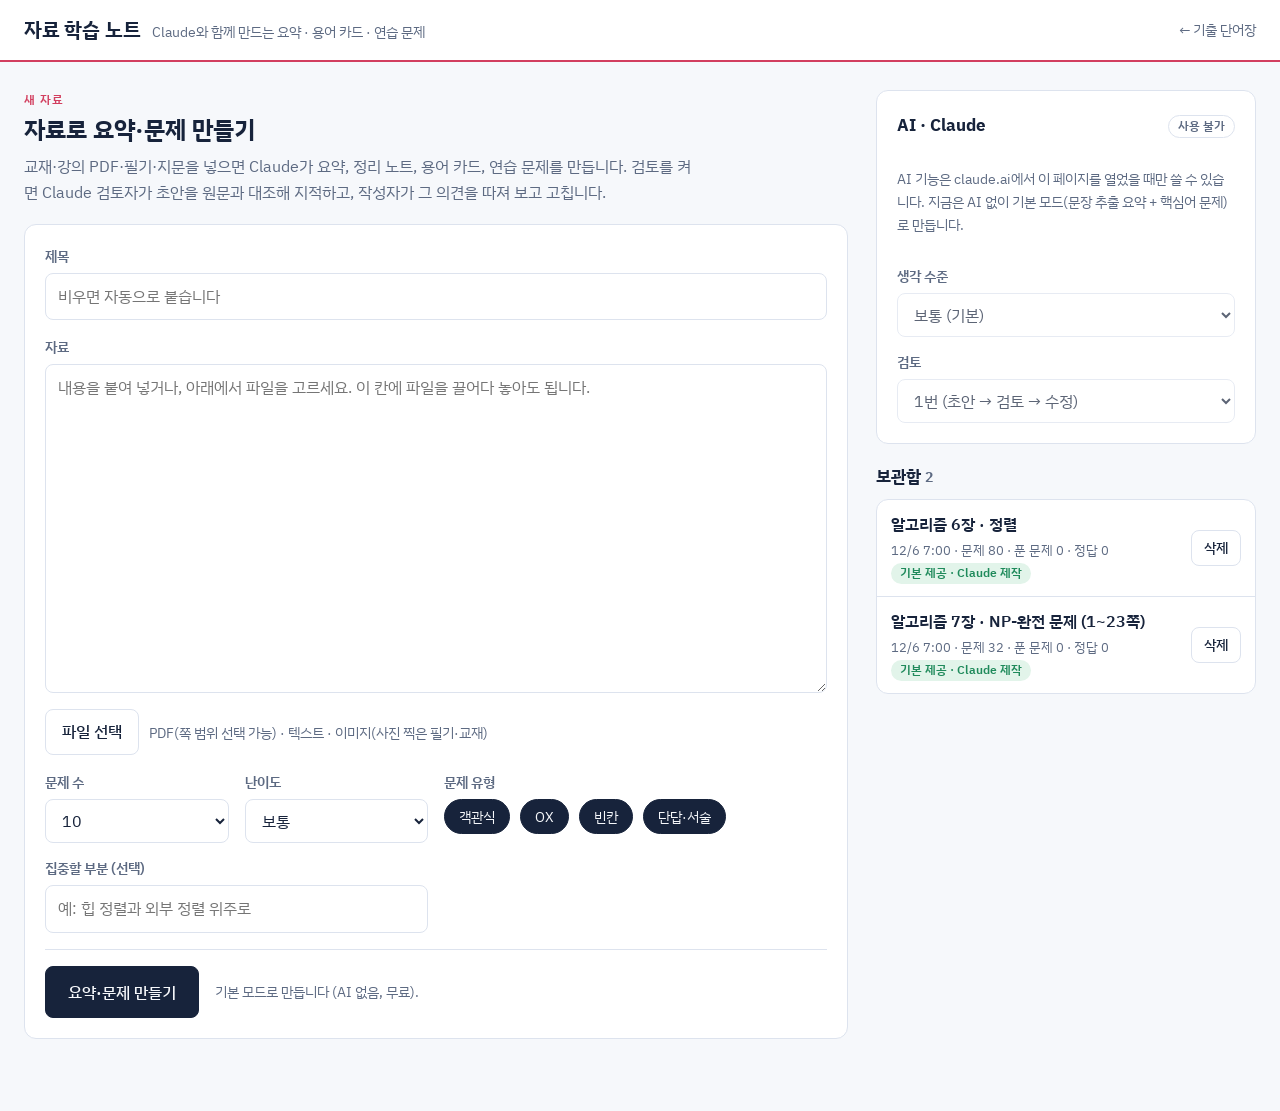
==== commit c15352b1: "공부 사이트: 기초 이해용 그림 카드 추가 - 그림 카드 탭: 앞면 그림(배열 칸·힙 트리·결정 트리·목록·줄·흐름도·벤 다이어그램), 단계 넘기기·자동 재생   뒷면 쉬운 설명·" ====
--- a/study/index.html
+++ b/study/index.html
@@ -20,6 +20,7 @@
 <main id="app"></main>
 <script src="local.js"></script>
 <script src="sets.js"></script>
+<script src="cards.js"></script>
 <script src="ai.js"></script>
 <script src="app.js"></script>
 </body>
--- a/study/style.css
+++ b/study/style.css
@@ -277,3 +277,99 @@
 .bub.thinking { color: var(--muted); font-style: italic; }
 .sugg .chip:disabled { opacity: .5; cursor: default; }
 .ask-box { display: flex; flex-direction: column; gap: 8px; }
+
+/* 의사 코드 */
+.codes { display: grid; grid-template-columns: repeat(auto-fill, minmax(min(100%, 600px), 1fr)); gap: 14px; margin-top: 10px; }
+.codebox { border: 1px solid var(--line); border-radius: 10px; overflow: hidden; min-width: 0; }
+.code-head { display: flex; justify-content: space-between; gap: 8px; padding: 8px 12px; background: var(--bg); border-bottom: 1px solid var(--line); font-size: .9rem; }
+pre.code { margin: 0; padding: 12px 14px; font-family: var(--f-num); font-size: .86rem; line-height: 1.65; white-space: pre; overflow-x: auto; background: var(--surface); color: var(--ink); tab-size: 2; }
+.stem pre.code, .explain pre.code { border: 1px solid var(--line); border-radius: 8px; margin: 8px 0; background: var(--bg); }
+.code-blank { display: inline-block; min-width: 4em; height: 1.1em; border-bottom: 2px solid var(--omr); background: var(--omr-soft); vertical-align: -3px; margin: 0 2px; }
+.otext.mono { font-family: var(--f-num); font-size: .92rem; }
+.chk.fig { flex-basis: 100%; font-size: .86rem; }
+.linkbtn { border: 0; background: none; padding: 0; color: var(--muted); font-size: .84rem; text-decoration: underline; text-underline-offset: 3px; }
+.linkbtn:hover { color: var(--omr); }
+.redo { justify-content: flex-end; }
+.stu-note.undo { display: flex; align-items: center; gap: 10px; flex-wrap: wrap; margin: 0; }
+
+/* ---------- 그림 카드 ---------- */
+:root { --g0: #fde2e4; --g1: #dff3e4; --g2: #dde7fb; --g3: #efe2fa; --g4: #fff1cc; --hl: #ffd75e; --hl-ink: #17233b; }
+@media (prefers-color-scheme: dark) { :root:not([data-theme="light"]) { --g0: #4a2730; --g1: #1f3d2c; --g2: #23324f; --g3: #3a2a4a; --g4: #4a3f1c; --hl: #c99a12; --hl-ink: #0f1522; } }
+:root[data-theme="dark"] { --g0: #4a2730; --g1: #1f3d2c; --g2: #23324f; --g3: #3a2a4a; --g4: #4a3f1c; --hl: #c99a12; --hl-ink: #0f1522; }
+.pcards { display: grid; grid-template-columns: repeat(auto-fill, minmax(min(100%, 440px), 1fr)); gap: 18px; margin-top: 4px; }
+.pcard { background: var(--surface); border: 1px solid var(--line); border-radius: 16px; padding: 18px; display: flex; flex-direction: column; gap: 12px; min-width: 0; box-shadow: 0 1px 0 var(--line); border-top: 5px solid var(--omr); }
+.pcard.flipped { border-top-color: var(--good); background: linear-gradient(var(--surface), var(--surface)) padding-box; }
+@media (prefers-reduced-motion: no-preference) { .pcard.turn .pc-body { animation: pcturn .35s ease; } }
+@keyframes pcturn { 0% { transform: rotateY(90deg); opacity: .2; } 100% { transform: none; opacity: 1; } }
+.pc-head { display: flex; justify-content: space-between; gap: 10px; align-items: flex-start; }
+.pc-head h4 { margin: 0; font-size: 1.12rem; }
+.pc-head p { margin: 2px 0 0; color: var(--muted); font-size: .9rem; }
+.pc-num { flex: none; width: 30px; height: 30px; border-radius: 50%; border: 1.5px solid var(--omr); color: var(--omr); display: grid; place-items: center; font-size: .8rem; font-weight: 600; }
+.pc-body { display: flex; flex-direction: column; gap: 10px; flex: 1; min-height: 220px; }
+.pc-pic { background: var(--bg); border-radius: 12px; padding: 14px 10px; display: flex; flex-direction: column; align-items: center; gap: 10px; min-height: 170px; justify-content: center; overflow-x: auto; }
+.pc-big { font-size: 3.2rem; font-weight: 700; color: var(--omr); opacity: .8; }
+.pc-note { margin: 0; font-size: .95rem; min-height: 2.6em; }
+.pc-step { display: flex; gap: 8px; align-items: center; flex-wrap: wrap; }
+.pc-step .num { min-width: 56px; text-align: center; color: var(--muted); font-size: .88rem; }
+.pc-foot { display: flex; justify-content: space-between; align-items: center; gap: 8px; border-top: 1px dashed var(--line); padding-top: 10px; }
+.pc-sec { display: flex; flex-direction: column; gap: 4px; }
+.pc-sec small { color: var(--omr); font-weight: 700; font-size: .78rem; letter-spacing: .04em; }
+.pc-sec p { margin: 0; line-height: 1.75; }
+.pc-sec ul { margin: 0; padding-left: 20px; }
+.pc-sec li { margin: 3px 0; }
+.pc-sec.analogy { background: var(--good-soft); border-radius: 10px; padding: 10px 12px; }
+.pc-sec.analogy small { color: var(--good); }
+/* 배열 칸 */
+.cv-arr { display: flex; gap: 4px; flex-wrap: nowrap; align-items: flex-end; }
+.cv-cell { display: flex; flex-direction: column; align-items: center; gap: 2px; }
+.cv-cell b { display: grid; place-items: center; min-width: 38px; height: 38px; padding: 0 4px; border: 1.5px solid var(--line); border-radius: 8px; background: var(--surface); font-family: var(--f-num); font-size: .95rem; transition: background .25s, transform .25s; }
+.cv-cell small { font-family: var(--f-num); font-size: .7rem; color: var(--muted); }
+.cv-cell.done b { background: var(--good-soft); border-color: var(--good); color: var(--good); }
+.cv-cell.hl b { background: var(--hl); border-color: var(--hl); color: var(--hl-ink); transform: translateY(-4px); }
+.cv-cell.dim b { color: var(--muted); }
+.cv-cell.g0 b { background: var(--g0); } .cv-cell.g1 b { background: var(--g1); } .cv-cell.g2 b { background: var(--g2); } .cv-cell.g3 b { background: var(--g3); } .cv-cell.g4 b { background: var(--g4); }
+.cv-arr.small .cv-cell b { min-width: 30px; height: 30px; font-size: .82rem; }
+.cv-bar { width: 3px; align-self: stretch; background: var(--ink); border-radius: 2px; margin: 0 2px; }
+/* 트리·벤 다이어그램 (SVG) */
+.cv-tree, .cv-venn { width: 100%; max-width: 520px; height: auto; }
+.cv-edge { stroke: var(--muted); stroke-width: 1.5; }
+.cv-edge.out { stroke-dasharray: 3 3; opacity: .5; }
+.cv-node circle, .cv-node ellipse, .cv-node rect { fill: var(--surface); stroke: var(--ink); stroke-width: 1.5; }
+.cv-node text { fill: var(--ink); font-family: var(--f-num); font-size: 13px; }
+.cv-node.leaf rect { fill: var(--g2); stroke: var(--line); }
+.cv-node.hl circle { fill: var(--hl); stroke: var(--hl); }
+.cv-node.hl text { fill: var(--hl-ink); font-weight: 700; }
+.cv-node.out circle { fill: var(--good-soft); stroke: var(--good); opacity: .7; }
+.cv-node.out text { fill: var(--good); }
+.cv-blabel { fill: var(--muted); font-size: 10px; }
+.cv-venn ellipse, .cv-venn circle { stroke: var(--ink); stroke-width: 1.5; }
+.cv-venn .v-np { fill: var(--surface); }
+.cv-venn .v-p { fill: var(--g2); }
+.cv-venn .v-npc { fill: var(--hl); }
+.cv-venn .v-nph { fill: var(--hl); fill-opacity: .45; }
+.cv-venn text { fill: var(--ink); font-size: 15px; font-family: var(--f-body); }
+.cv-venn text.strong { font-weight: 700; }
+.cv-venn text.small { font-size: 11px; fill: var(--muted); }
+/* 목록·줄·흐름 */
+.cv-list { display: flex; gap: 6px; flex-wrap: wrap; justify-content: center; }
+.cv-item { font-family: var(--f-num); padding: 6px 10px; border: 1.5px solid var(--line); border-radius: 8px; background: var(--surface); }
+.cv-item u { text-decoration: none; background: var(--hl); color: var(--hl-ink); border-radius: 3px; padding: 0 2px; font-weight: 700; }
+.cv-item.mark { border-color: var(--omr); color: var(--omr); font-weight: 700; }
+.cv-rows { display: flex; flex-direction: column; gap: 8px; width: 100%; }
+.cv-row { display: grid; grid-template-columns: 96px minmax(0, 1fr); gap: 8px; align-items: center; }
+.cv-rlabel { font-size: .82rem; font-weight: 700; color: var(--muted); text-align: right; }
+.cv-rchips { display: flex; gap: 5px; flex-wrap: wrap; }
+.cv-chip { font-family: var(--f-num); font-size: .86rem; padding: 4px 9px; border-radius: 7px; background: var(--surface); border: 1.5px solid var(--line); }
+.cv-chip.hl { background: var(--hl); border-color: var(--hl); color: var(--hl-ink); font-weight: 700; }
+.cv-empty { color: var(--muted); font-size: .82rem; font-style: italic; }
+.cv-flow { display: flex; flex-direction: column; align-items: center; gap: 4px; width: 100%; }
+.cv-box { padding: 8px 14px; border: 1.5px solid var(--line); border-radius: 10px; background: var(--surface); text-align: center; max-width: 100%; font-size: .92rem; }
+.cv-box.first { border-color: var(--omr); }
+.cv-arrow { color: var(--omr); font-weight: 700; line-height: 1; }
+/* 칸이 많을 때: 왼쪽이 잘리지 않게(가운데 정렬 + 넘치면 왼쪽부터 스크롤), 칸을 촘촘하게 */
+.pc-pic { align-items: stretch; }
+.pc-pic > .cv-arr, .pc-pic > .cv-list, .pc-pic > .cv-flow { width: max-content; max-width: none; margin-inline: auto; }
+.pc-pic > .cv-tree, .pc-pic > .cv-venn { margin-inline: auto; }
+.cv-arr.dense { gap: 3px; }
+.cv-arr.dense .cv-cell b { min-width: 25px; height: 30px; padding: 0 2px; font-size: .8rem; border-radius: 6px; }
+.cv-arr.dense .cv-cell small { font-size: .62rem; }
